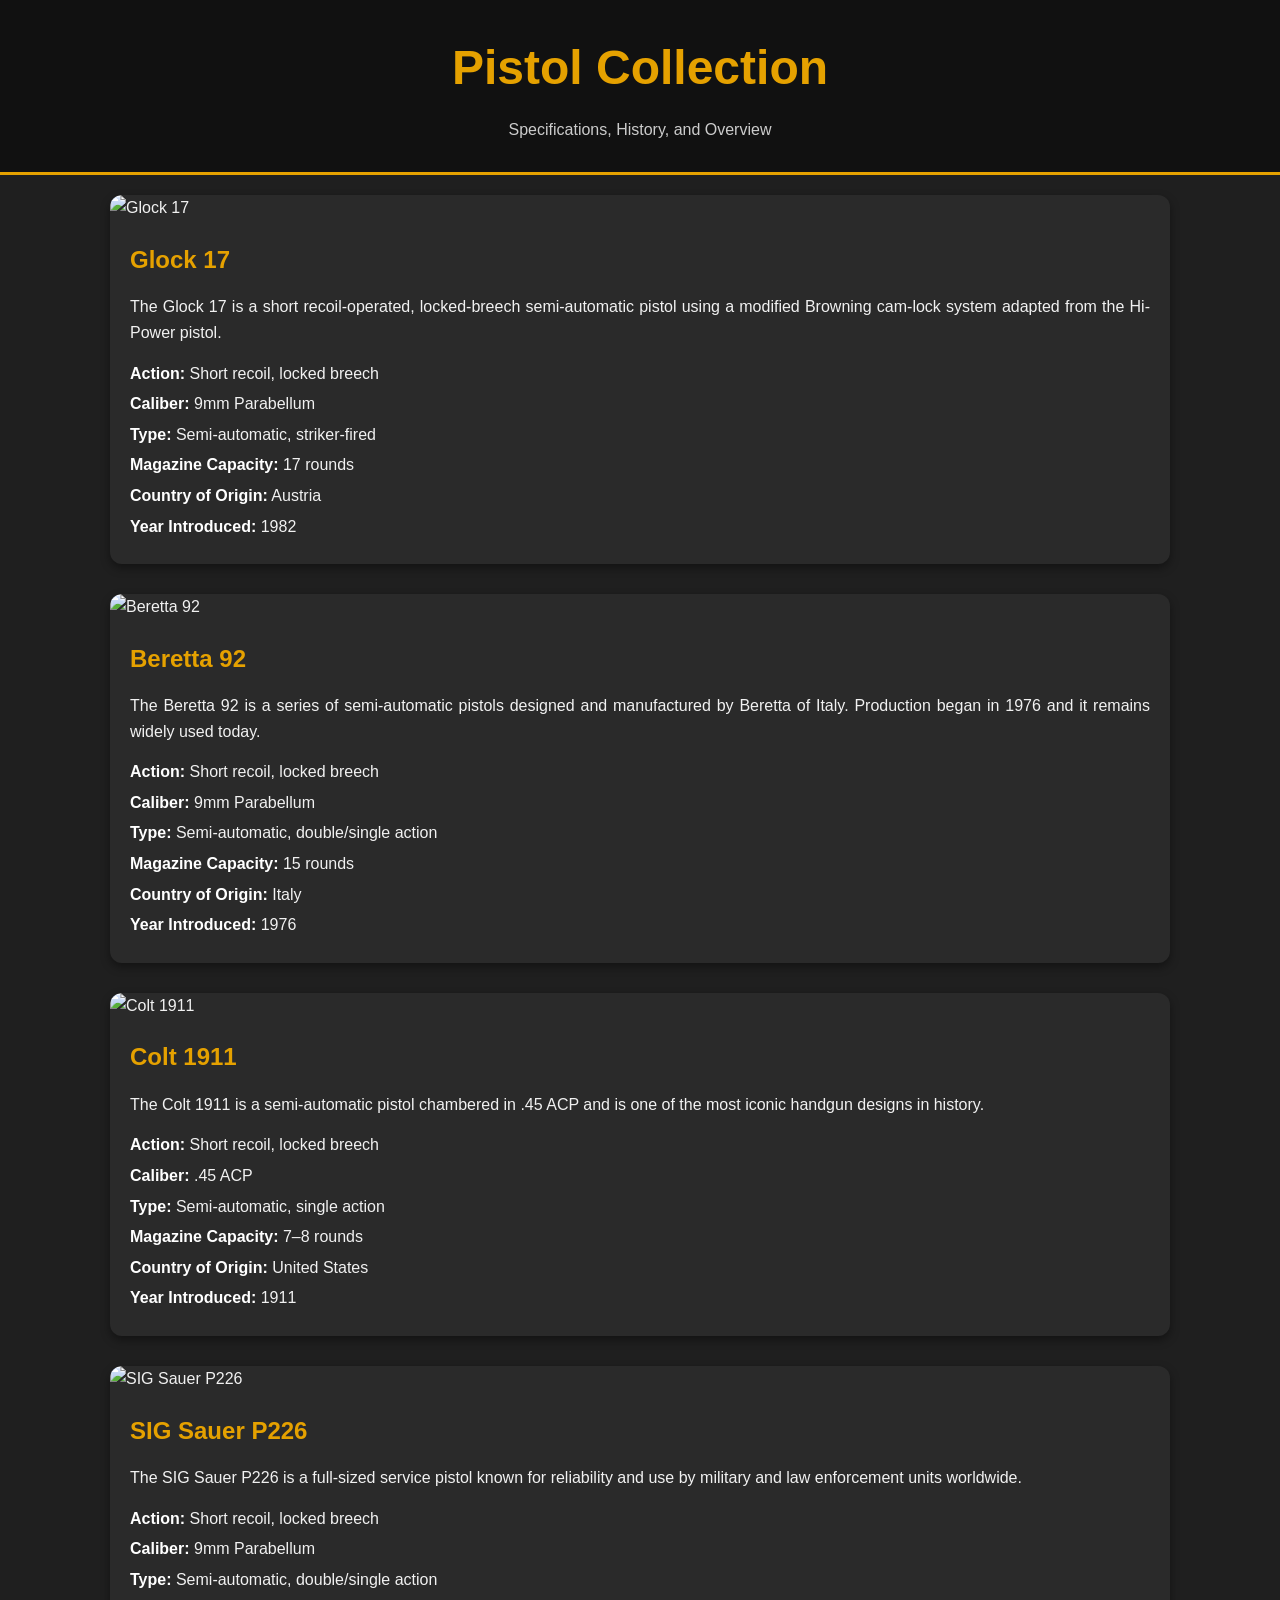
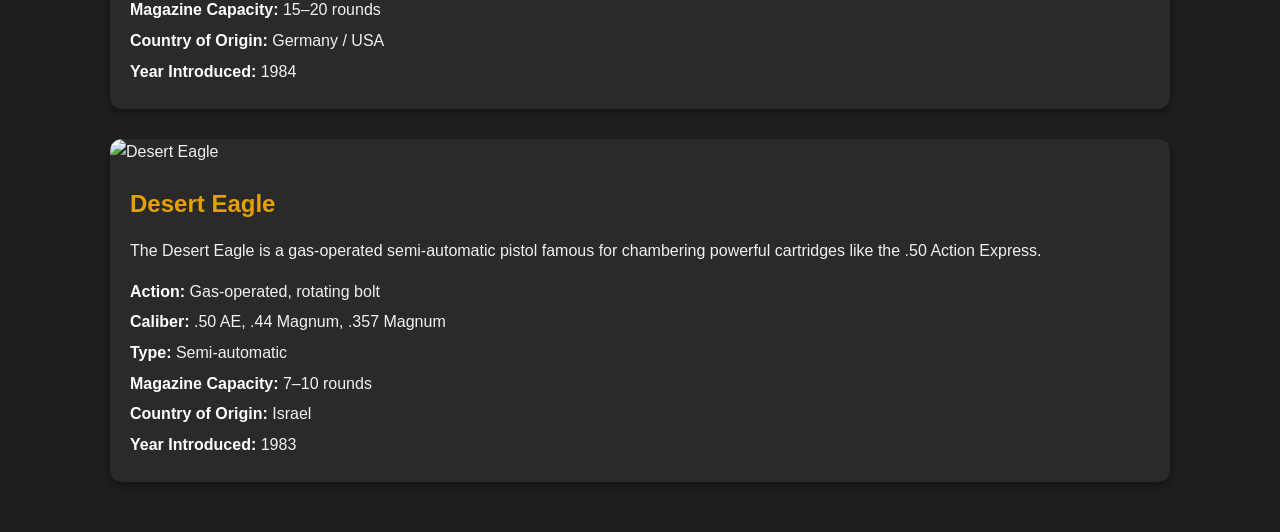
==== pistols.html @ 5c80fcd5 "Add files via upload" ====
<!DOCTYPE html>
<html lang="en">
<head>
    <meta charset="UTF-8" />
    <meta name="viewport" content="width=device-width, initial-scale=1.0" />
    <title>Pistols Collection</title>

    <style>
        *{
            margin:0;
            padding:0;
            box-sizing:border-box;
        }

        body{
            font-family:Arial, sans-serif;
            background:#1f1f1f;
            color:#f1f1f1;
            line-height:1.6;
        }

        .main-header{
            background:#111;
            padding:30px 20px;
            text-align:center;
            border-bottom:3px solid #e5a100;
        }

        .main-header h1{
            font-size:3rem;
            color:#e5a100;
        }

        .main-header p{
            margin-top:10px;
            color:#ccc;
        }

        .container{
            max-width:1100px;
            margin:auto;
            padding:20px;
        }

        .pistol {
            background: #2a2a2a;
            margin-bottom: 30px;
            border-radius: 12px;
            overflow: hidden;
            box-shadow: 0 4px 10px rgba(0,0,0,0.4);
            transition: transform 0.3s ease;
        }

        .pistol:hover {
            transform: translateY(-5px);
        }

        .pistol img {
            width: 100%;
            height: 350px;
            object-fit: cover;
        }

        .pistol-content {
            padding: 20px;
        }

        .pistol h2 {
            color: #e5a100;
            margin-bottom: 15px;
        }

        .pistol p {
            margin-bottom: 10px;
            text-align: justify;
        }

        .specs {
            margin-top: 15px;
        }

        .specs p {
            margin: 5px 0;
        }

        strong {
            color: #ffffff;
        }

        @media (max-width: 768px) {
            .main-header h1 {
                font-size: 2rem;
            }

            .pistol img {
                height: 250px;
            }
        }
    </style>
</head>

<body>

    <header class="main-header">
        <h1>Pistol Collection</h1>
        <p>Specifications, History, and Overview</p>
    </header>

    <div class="container">

        <!-- Glock 17 -->
        <div class="pistol">
            <img src="https://www.pewpewtactical.com/wp-content/uploads/2022/06/0329221434-3.jpg" alt="Glock 17">

            <div class="pistol-content">
                <h2>Glock 17</h2>

                <p>
                    The Glock 17 is a short recoil-operated, locked-breech semi-automatic pistol
                    using a modified Browning cam-lock system adapted from the Hi-Power pistol.
                </p>

                <div class="specs">
                    <p><strong>Action:</strong> Short recoil, locked breech</p>
                    <p><strong>Caliber:</strong> 9mm Parabellum</p>
                    <p><strong>Type:</strong> Semi-automatic, striker-fired</p>
                    <p><strong>Magazine Capacity:</strong> 17 rounds</p>
                    <p><strong>Country of Origin:</strong> Austria</p>
                    <p><strong>Year Introduced:</strong> 1982</p>
                </div>
            </div>
        </div>

        <!-- Beretta 92 -->
        <div class="pistol">
            <img src="https://upload.wikimedia.org/wikipedia/commons/thumb/b/bc/Interpolitex_2013_%28536-8%29.jpg/330px-Interpolitex_2013_%28536-8%29.jpg" alt="Beretta 92">

            <div class="pistol-content">
                <h2>Beretta 92</h2>

                <p>
                    The Beretta 92 is a series of semi-automatic pistols designed and manufactured
                    by Beretta of Italy. Production began in 1976 and it remains widely used today.
                </p>

                <div class="specs">
                    <p><strong>Action:</strong> Short recoil, locked breech</p>
                    <p><strong>Caliber:</strong> 9mm Parabellum</p>
                    <p><strong>Type:</strong> Semi-automatic, double/single action</p>
                    <p><strong>Magazine Capacity:</strong> 15 rounds</p>
                    <p><strong>Country of Origin:</strong> Italy</p>
                    <p><strong>Year Introduced:</strong> 1976</p>
                </div>
            </div>
        </div>

        <!-- Colt 1911 -->
        <div class="pistol">
            <img src="https://www.turnbullrestoration.com/wp-content/uploads/2019/08/rs-33115-Colt-1911-after_IMG_5458-scaled.jpg" alt="Colt 1911">

            <div class="pistol-content">
                <h2>Colt 1911</h2>

                <p>
                    The Colt 1911 is a semi-automatic pistol chambered in .45 ACP and is one of the
                    most iconic handgun designs in history.
                </p>

                <div class="specs">
                    <p><strong>Action:</strong> Short recoil, locked breech</p>
                    <p><strong>Caliber:</strong> .45 ACP</p>
                    <p><strong>Type:</strong> Semi-automatic, single action</p>
                    <p><strong>Magazine Capacity:</strong> 7–8 rounds</p>
                    <p><strong>Country of Origin:</strong> United States</p>
                    <p><strong>Year Introduced:</strong> 1911</p>
                </div>
            </div>
        </div>

        <!-- SIG Sauer P226 -->
        <div class="pistol">
            <img src="https://encrypted-tbn0.gstatic.com/images?q=tbn:ANd9GcTU-5cxgG8wNUR0KXQV8aWozhumGY9MmC9B4w&s" alt="SIG Sauer P226">

            <div class="pistol-content">
                <h2>SIG Sauer P226</h2>

                <p>
                    The SIG Sauer P226 is a full-sized service pistol known for reliability and use
                    by military and law enforcement units worldwide.
                </p>

                <div class="specs">
                    <p><strong>Action:</strong> Short recoil, locked breech</p>
                    <p><strong>Caliber:</strong> 9mm Parabellum</p>
                    <p><strong>Type:</strong> Semi-automatic, double/single action</p>
                    <p><strong>Magazine Capacity:</strong> 15–20 rounds</p>
                    <p><strong>Country of Origin:</strong> Germany / USA</p>
                    <p><strong>Year Introduced:</strong> 1984</p>
                </div>
            </div>
        </div>

        <!-- Desert Eagle -->
        <div class="pistol">
            <img src="https://encrypted-tbn0.gstatic.com/images?q=tbn:ANd9GcQ3WM0tEL57dLOOO5oz1zvCg6WF_6GH7MPC8A&s" alt="Desert Eagle">

            <div class="pistol-content">
                <h2>Desert Eagle</h2>

                <p>
                    The Desert Eagle is a gas-operated semi-automatic pistol famous for chambering
                    powerful cartridges like the .50 Action Express.
                </p>

                <div class="specs">
                    <p><strong>Action:</strong> Gas-operated, rotating bolt</p>
                    <p><strong>Caliber:</strong> .50 AE, .44 Magnum, .357 Magnum</p>
                    <p><strong>Type:</strong> Semi-automatic</p>
                    <p><strong>Magazine Capacity:</strong> 7–10 rounds</p>
                    <p><strong>Country of Origin:</strong> Israel</p>
                    <p><strong>Year Introduced:</strong> 1983</p>
                </div>
            </div>
        </div>

    </div>

</body>
</html>
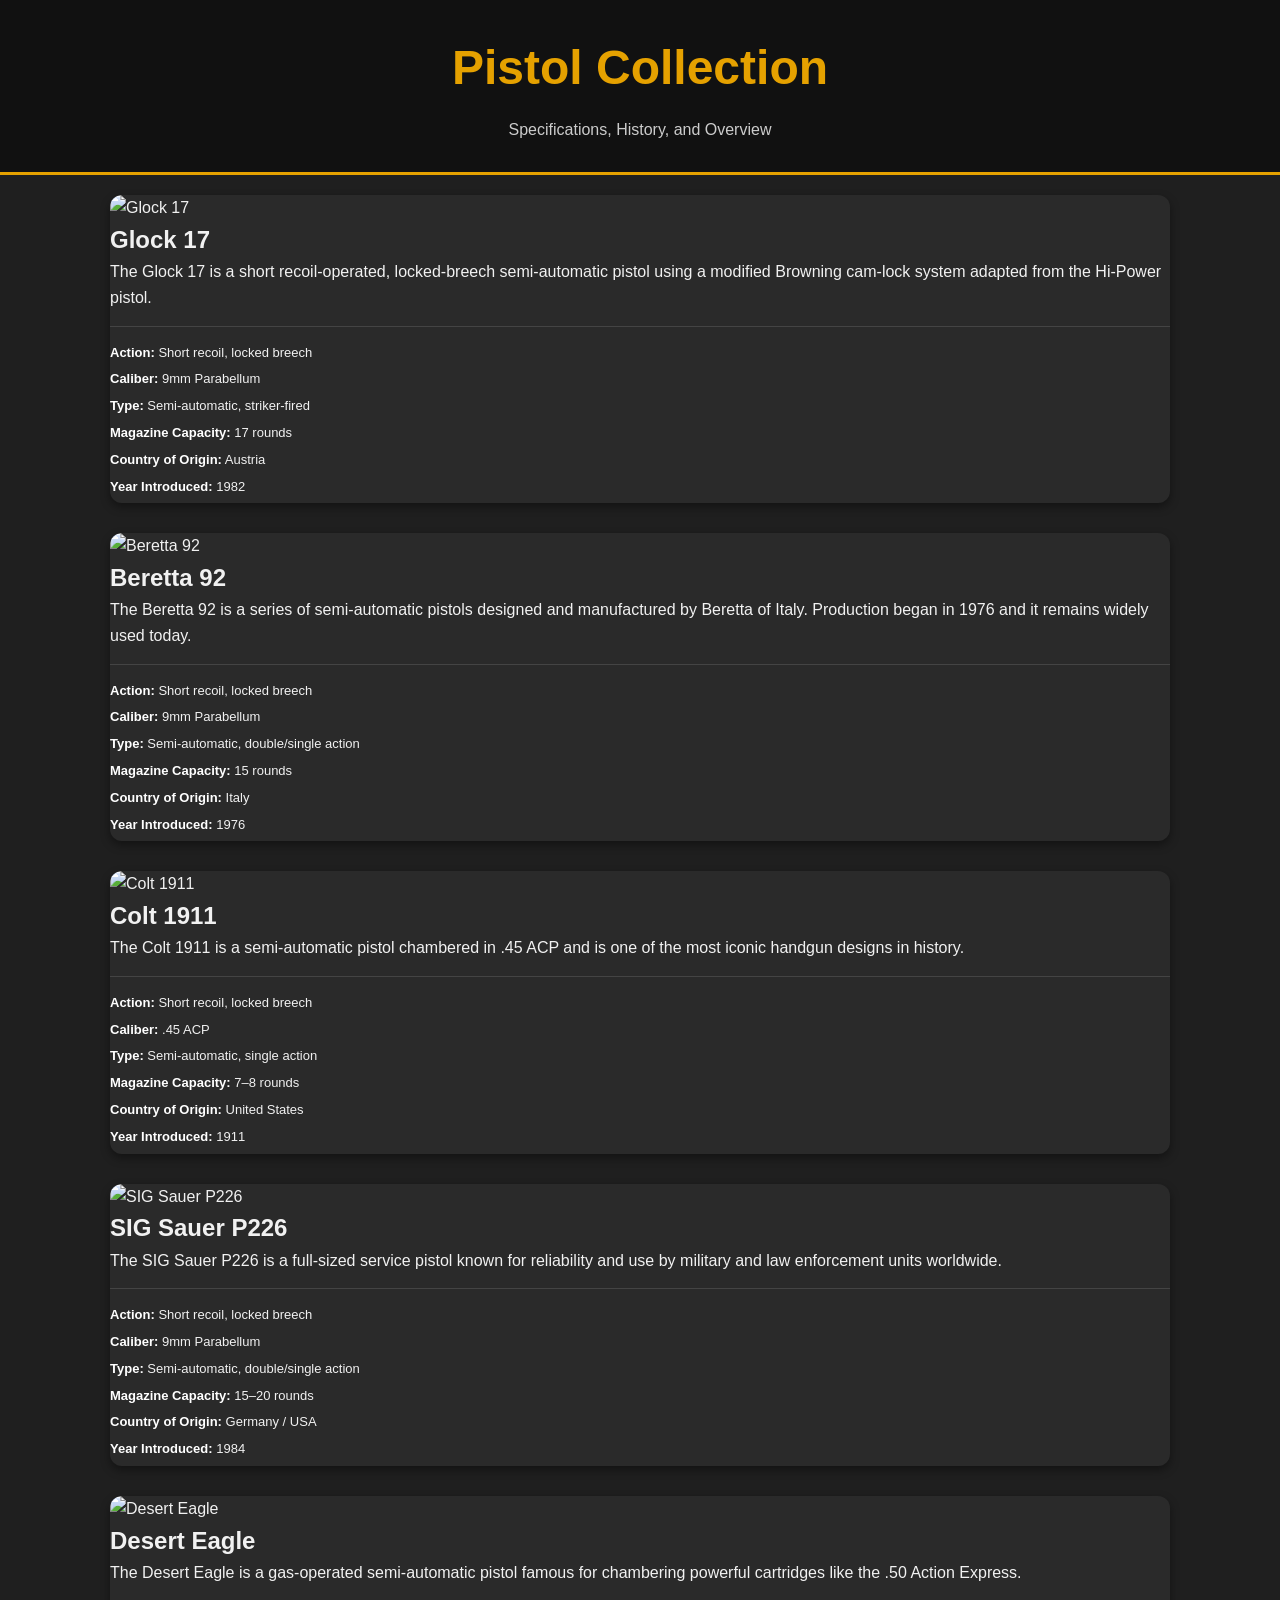
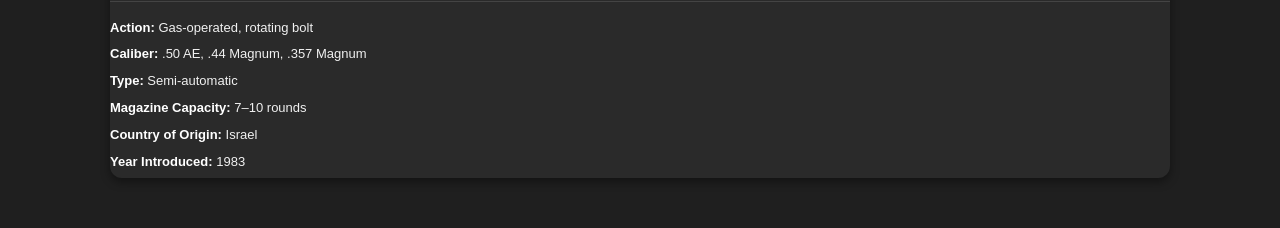
==== commit 5ec66141: "Update pistols.html" ====
--- a/pistols.html
+++ b/pistols.html
@@ -51,40 +51,46 @@
             transition: transform 0.3s ease;
         }
 
-        .pistol:hover {
-            transform: translateY(-5px);
-        }
-
-        .pistol img {
-            width: 100%;
-            height: 350px;
-            object-fit: cover;
-        }
-
-        .pistol-content {
-            padding: 20px;
-        }
-
-        .pistol h2 {
-            color: #e5a100;
-            margin-bottom: 15px;
-        }
-
-        .pistol p {
-            margin-bottom: 10px;
-            text-align: justify;
-        }
-
-        .specs {
-            margin-top: 15px;
-        }
-
-        .specs p {
-            margin: 5px 0;
-        }
-
-        strong {
-            color: #ffffff;
+        .pistol-card:hover{
+            transform:translateY(-8px);
+            box-shadow:0 8px 20px rgba(0,0,0,0.7);
+        }
+
+        .pistol-card img{
+            width:100%;
+            height:220px;
+            object-fit:cover;
+        }
+
+        .card-content{
+            padding:20px;
+        }
+
+        .card-content h2{
+            color:#e5a100;
+            margin-bottom:10px;
+        }
+
+        .card-content p{
+            font-size:14px;
+            color:#ddd;
+            margin-bottom:10px;
+            text-align:justify;
+        }
+
+        .specs{
+            margin-top:15px;
+            border-top:1px solid #444;
+            padding-top:10px;
+        }
+
+        .specs p{
+            margin:6px 0;
+            font-size:13px;
+        }
+
+        strong{
+            color:#fff;
         }
 
         @media (max-width: 768px) {
@@ -226,4 +232,4 @@
     </div>
 
 </body>
-</html>+</html>
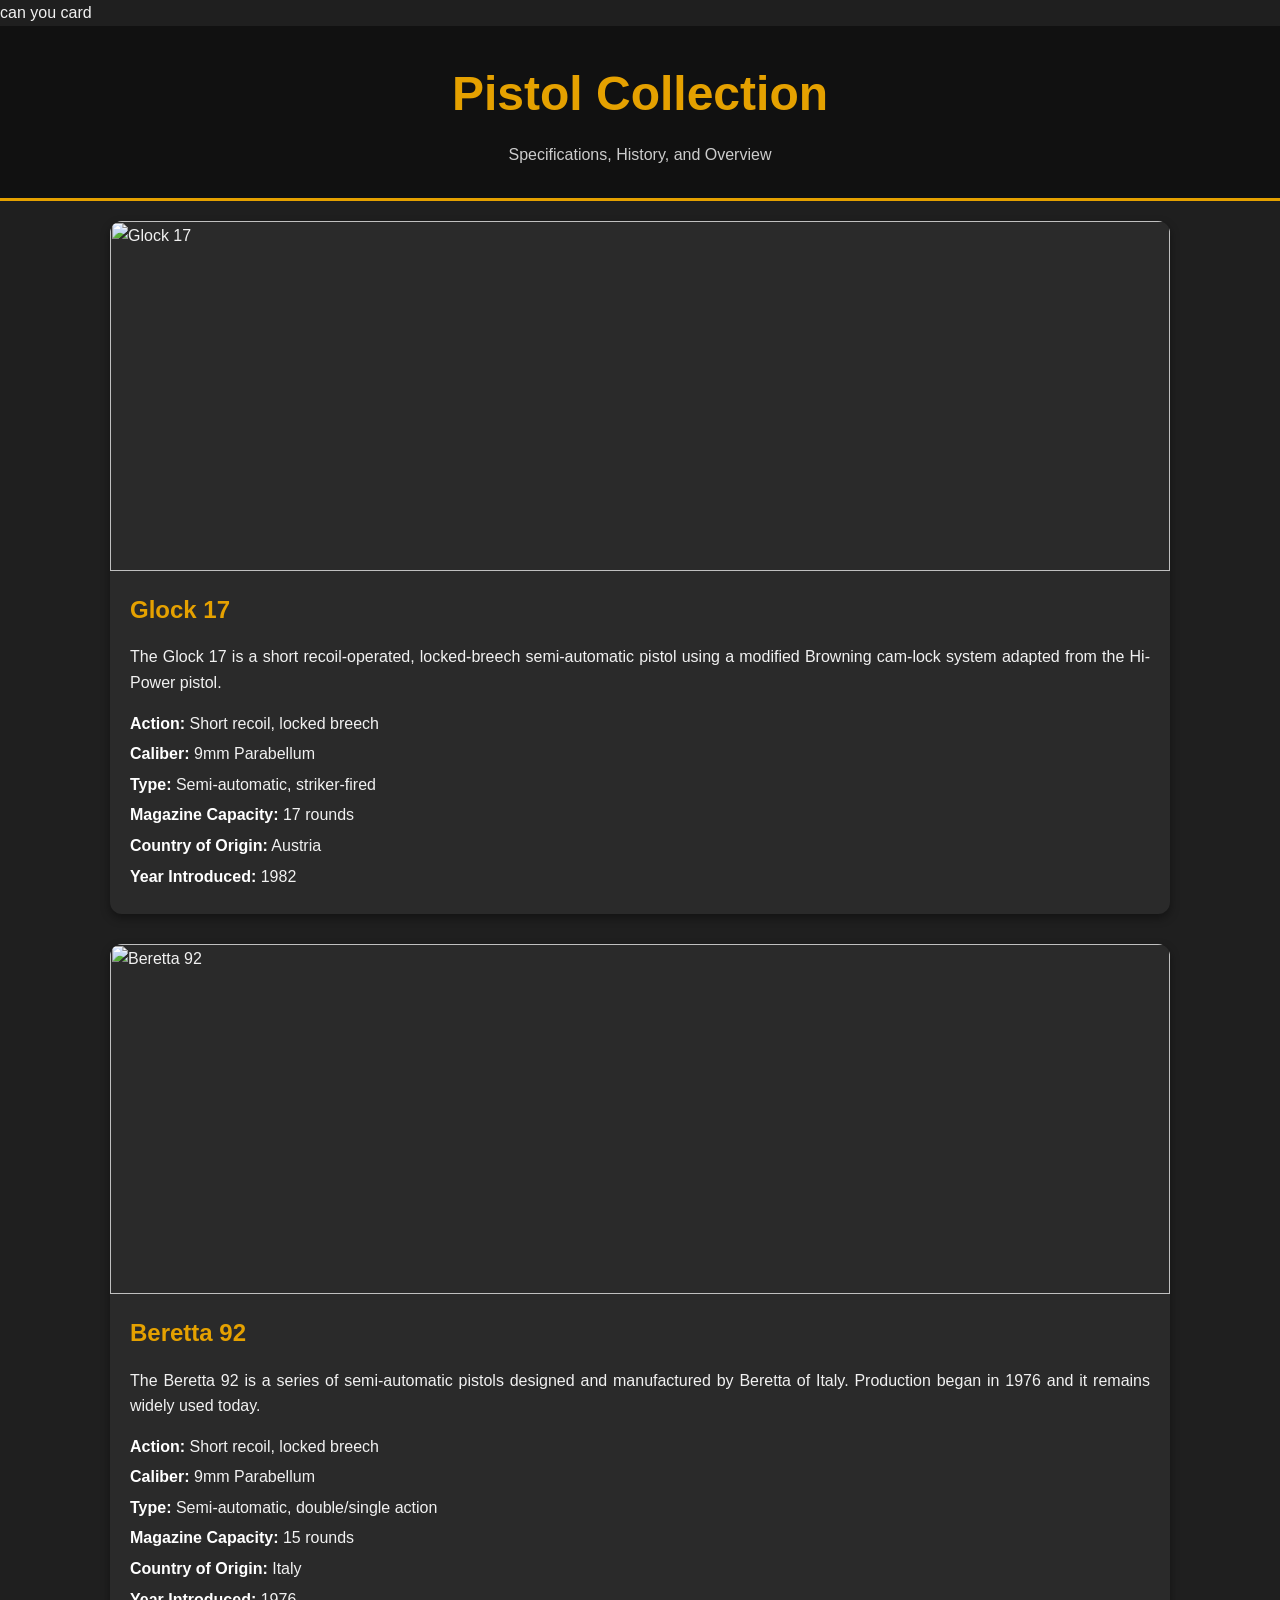
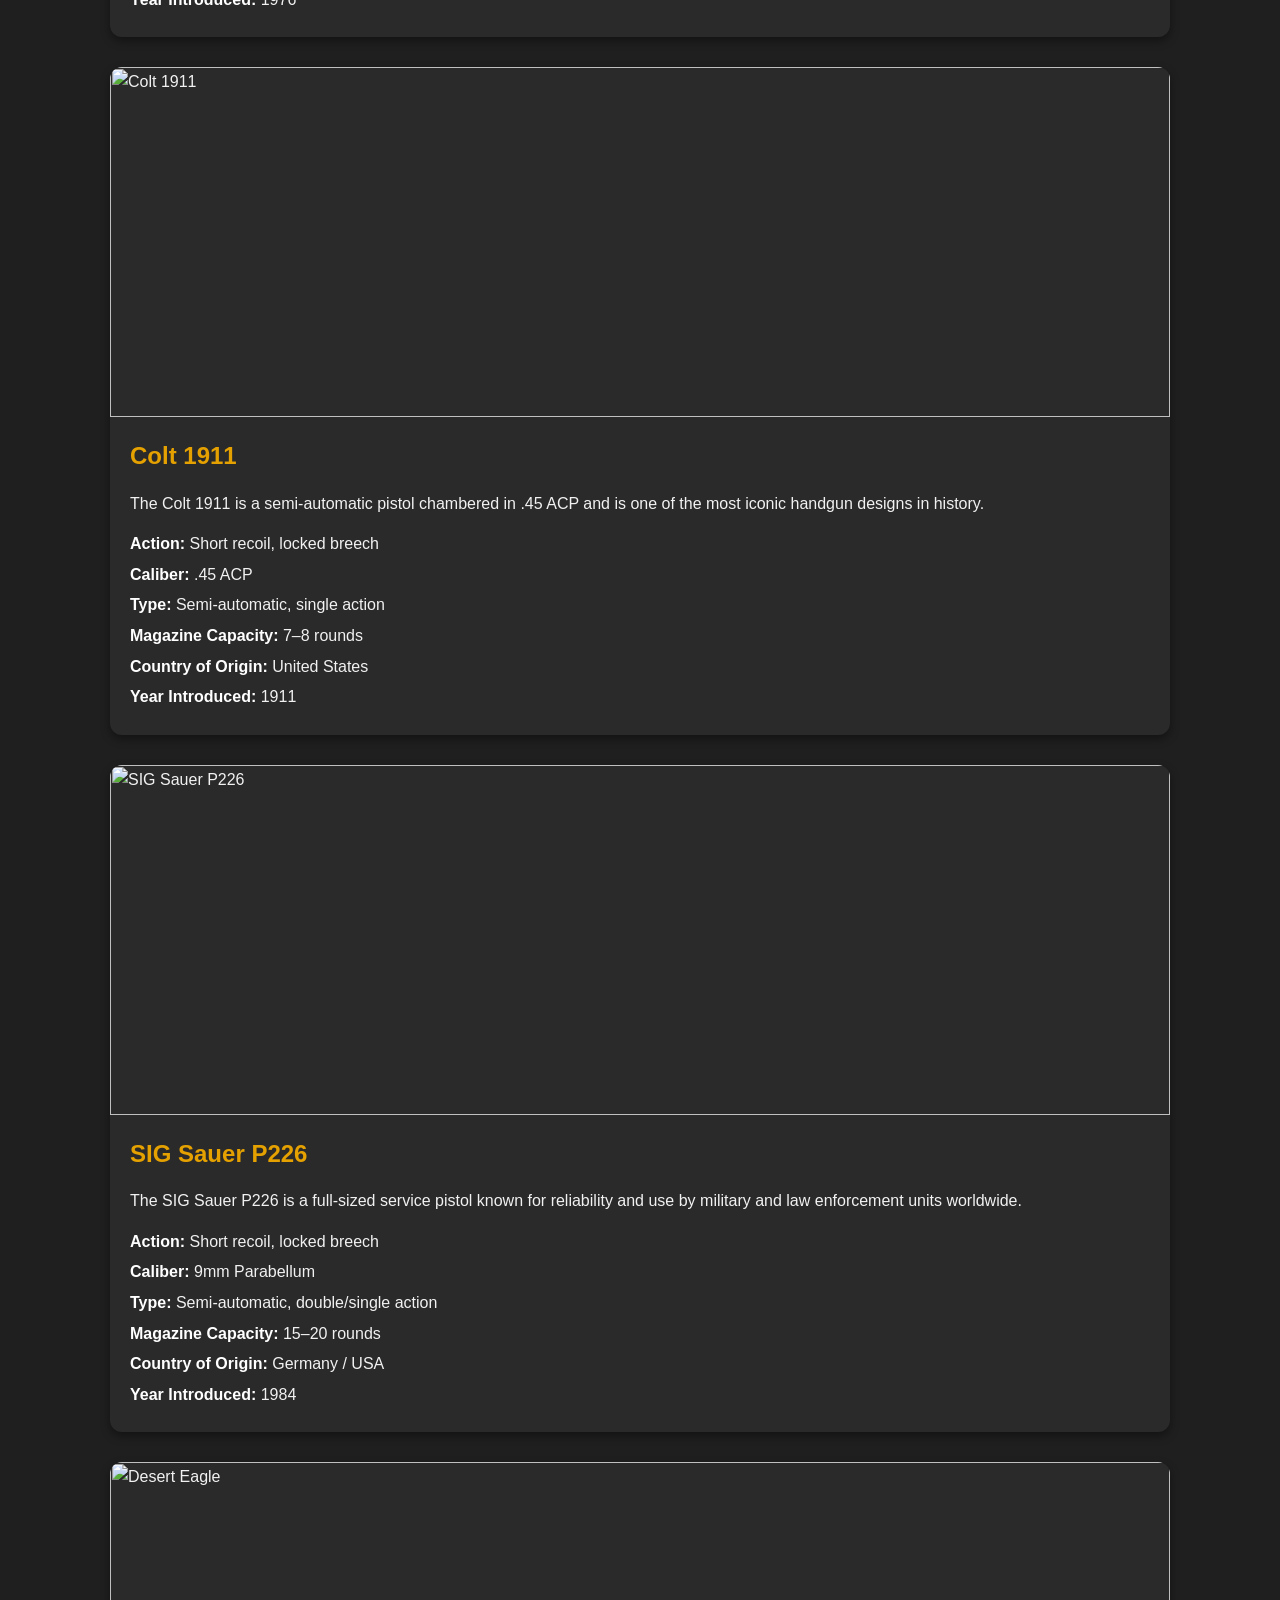
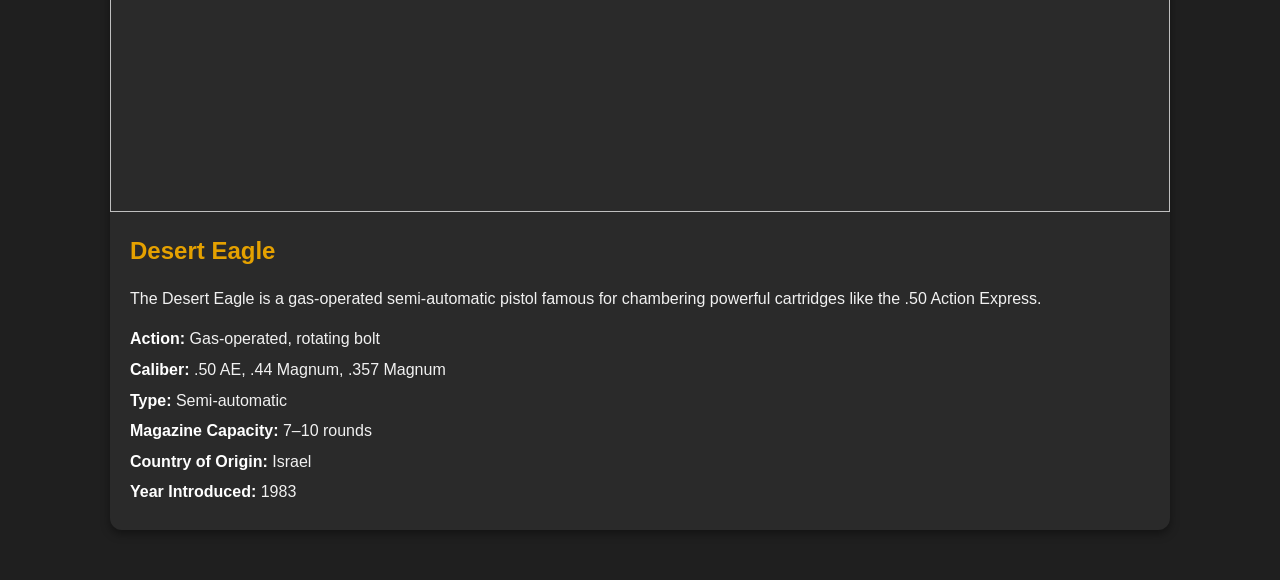
==== commit 7ee5fd03: "Update pistols.html" ====
--- a/pistols.html
+++ b/pistols.html
@@ -1,4 +1,4 @@
-<!DOCTYPE html>
+can you card <!DOCTYPE html>
 <html lang="en">
 <head>
     <meta charset="UTF-8" />
@@ -51,46 +51,40 @@
             transition: transform 0.3s ease;
         }
 
-        .pistol-card:hover{
-            transform:translateY(-8px);
-            box-shadow:0 8px 20px rgba(0,0,0,0.7);
-        }
-
-        .pistol-card img{
-            width:100%;
-            height:220px;
-            object-fit:cover;
-        }
-
-        .card-content{
-            padding:20px;
-        }
-
-        .card-content h2{
-            color:#e5a100;
-            margin-bottom:10px;
-        }
-
-        .card-content p{
-            font-size:14px;
-            color:#ddd;
-            margin-bottom:10px;
-            text-align:justify;
-        }
-
-        .specs{
-            margin-top:15px;
-            border-top:1px solid #444;
-            padding-top:10px;
-        }
-
-        .specs p{
-            margin:6px 0;
-            font-size:13px;
-        }
-
-        strong{
-            color:#fff;
+        .pistol:hover {
+            transform: translateY(-5px);
+        }
+
+        .pistol img {
+            width: 100%;
+            height: 350px;
+            object-fit: cover;
+        }
+
+        .pistol-content {
+            padding: 20px;
+        }
+
+        .pistol h2 {
+            color: #e5a100;
+            margin-bottom: 15px;
+        }
+
+        .pistol p {
+            margin-bottom: 10px;
+            text-align: justify;
+        }
+
+        .specs {
+            margin-top: 15px;
+        }
+
+        .specs p {
+            margin: 5px 0;
+        }
+
+        strong {
+            color: #ffffff;
         }
 
         @media (max-width: 768px) {
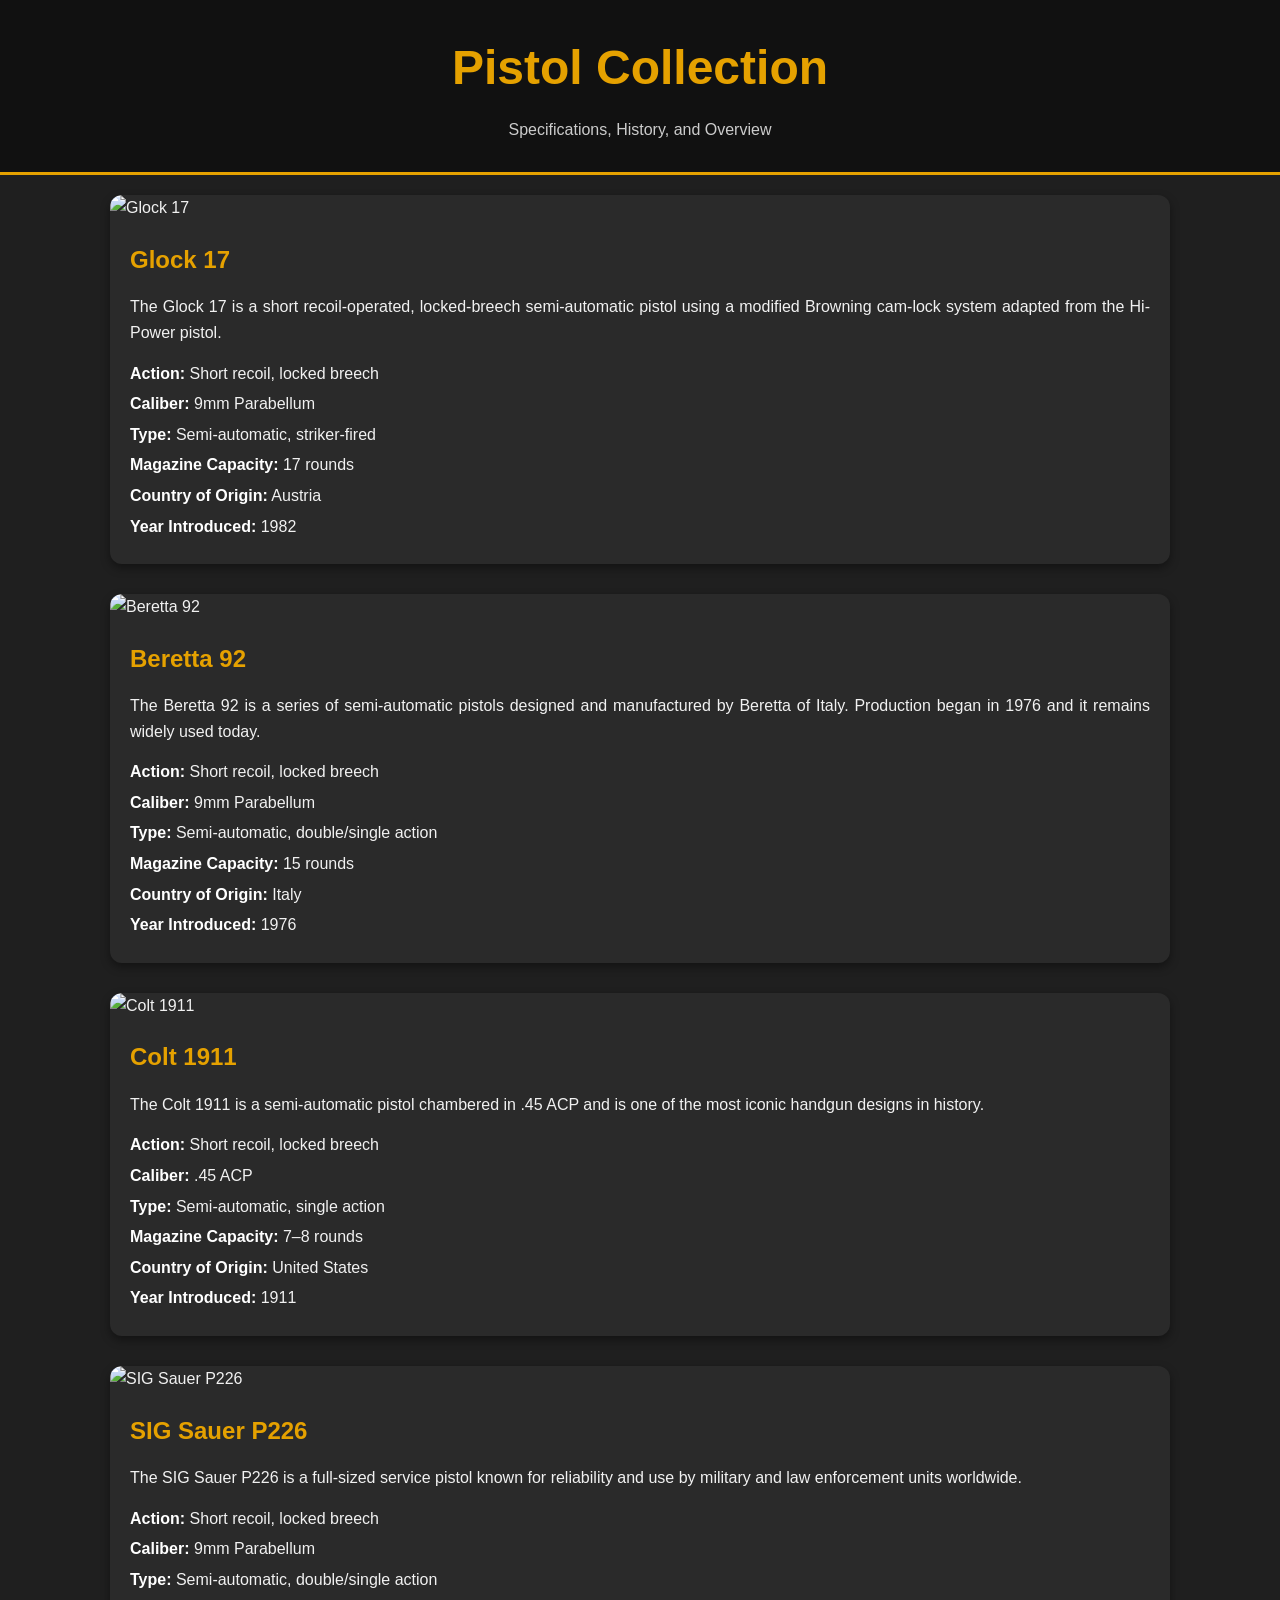
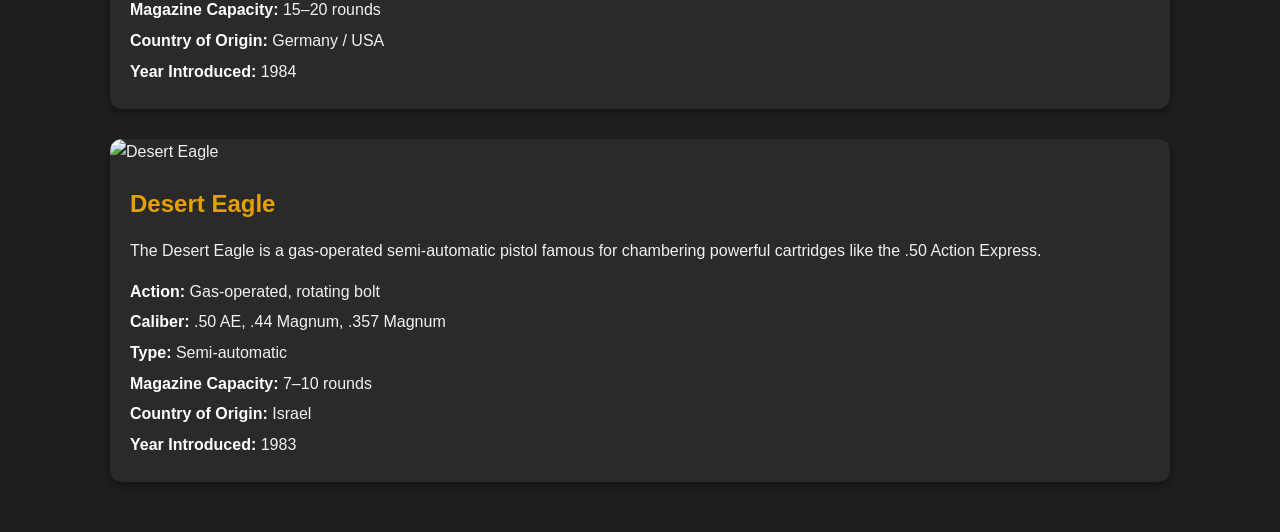
==== commit 27337fda: "Update pistols.html" ====
--- a/pistols.html
+++ b/pistols.html
@@ -1,4 +1,4 @@
-can you card <!DOCTYPE html>
+<!DOCTYPE html>
 <html lang="en">
 <head>
     <meta charset="UTF-8" />
